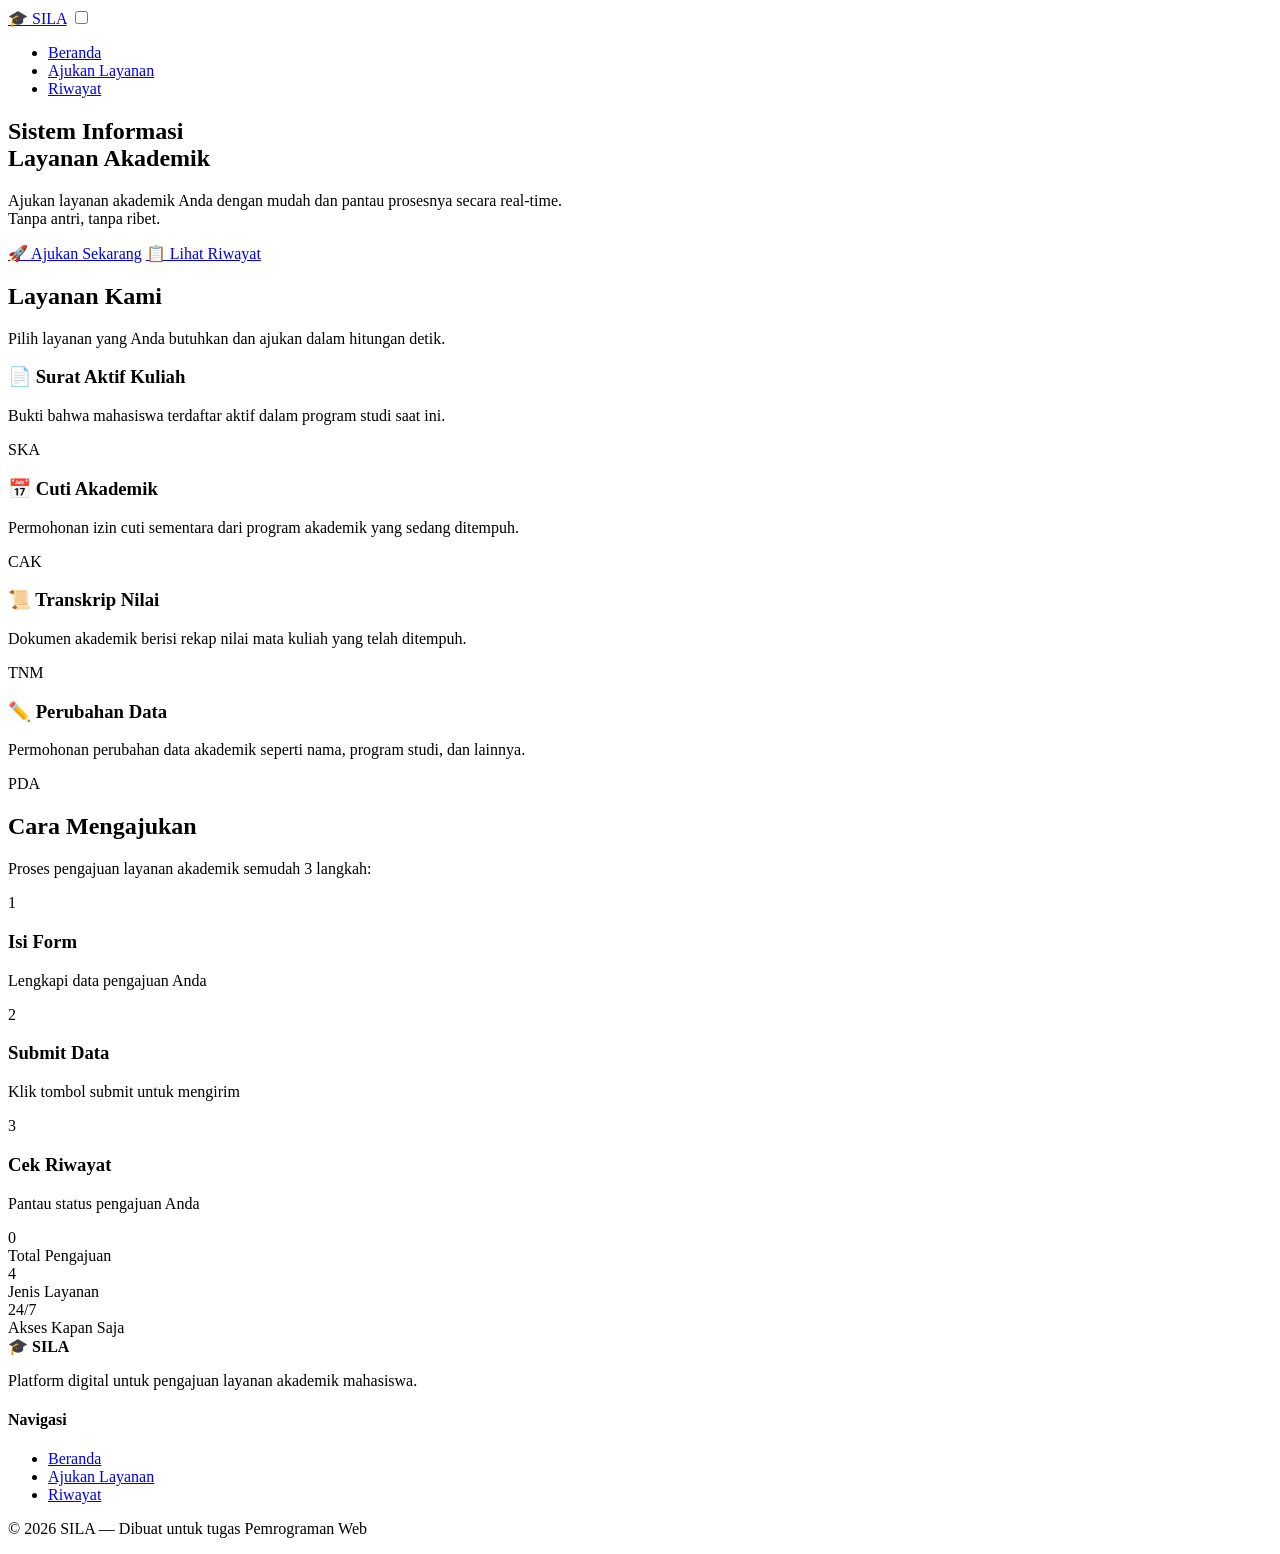
==== index.html @ 0d729d4a "setup Awal : menambahkan file HTML dan CSS" ====
<!DOCTYPE html>
<html lang="id">

<head>
    <meta charset="UTF-8">
    <meta name="viewport" content="width=device-width, initial-scale=1.0">
    <title>SILA — Sistem Informasi Layanan Akademik</title>
    <link rel="preconnect" href="https://fonts.googleapis.com">
    <link rel="preconnect" href="https://fonts.gstatic.com" crossorigin>
    <link href="https://fonts.googleapis.com/css2?family=Inter:wght@400;600;700&display=swap" rel="stylesheet">
    <link rel="stylesheet" href="css/style.css">
</head>

<body>

    <!-- HEADER & NAVIGASI -->
    <header class="navbar">
        <div class="container navbar-inner">
            <a href="index.html" class="logo">🎓 SILA</a>
            <input type="checkbox" id="navToggle" class="nav-toggle">
            <label for="navToggle" class="hamburger">
                <span></span>
                <span></span>
                <span></span>
            </label>
            <nav>
                <ul class="nav-menu">
                    <li><a href="index.html" class="active">Beranda</a></li>
                    <li><a href="layanan.html">Ajukan Layanan</a></li>
                    <li><a href="riwayat.html">Riwayat</a></li>
                </ul>
            </nav>
        </div>
    </header>

    <main>

        <!-- Hero -->
        <section class="hero">
            <div class="container">
                <h1>Sistem Informasi<br>Layanan Akademik</h1>
                <p>Ajukan layanan akademik Anda dengan mudah dan pantau prosesnya secara real-time.<br>Tanpa antri,
                    tanpa ribet.</p>
                <div class="hero-buttons">
                    <a href="layanan.html" class="btn btn-primary">🚀 Ajukan Sekarang</a>
                    <a href="riwayat.html" class="btn btn-outline">📋 Lihat Riwayat</a>
                </div>
            </div>
        </section>

        <!-- Daftar Layanan -->
        <section class="section">
            <div class="container">
                <h2>Layanan Kami</h2>
                <p class="section-desc">Pilih layanan yang Anda butuhkan dan ajukan dalam hitungan detik.</p>
                <div class="cards-grid">
                    <article class="card">
                        <h3>📄 Surat Aktif Kuliah</h3>
                        <p>Bukti bahwa mahasiswa terdaftar aktif dalam program studi saat ini.</p>
                        <span class="card-code">SKA</span>
                    </article>
                    <article class="card">
                        <h3>📅 Cuti Akademik</h3>
                        <p>Permohonan izin cuti sementara dari program akademik yang sedang ditempuh.</p>
                        <span class="card-code">CAK</span>
                    </article>
                    <article class="card">
                        <h3>📜 Transkrip Nilai</h3>
                        <p>Dokumen akademik berisi rekap nilai mata kuliah yang telah ditempuh.</p>
                        <span class="card-code">TNM</span>
                    </article>
                    <article class="card">
                        <h3>✏️ Perubahan Data</h3>
                        <p>Permohonan perubahan data akademik seperti nama, program studi, dan lainnya.</p>
                        <span class="card-code">PDA</span>
                    </article>
                </div>
            </div>
        </section>

        <!-- Cara Mengajukan -->
        <section class="section">
            <div class="container">
                <h2>Cara Mengajukan</h2>
                <p class="section-desc">Proses pengajuan layanan akademik semudah 3 langkah:</p>
                <div class="steps-grid">
                    <div class="step">
                        <div class="step-number">1</div>
                        <h3>Isi Form</h3>
                        <p>Lengkapi data pengajuan Anda</p>
                    </div>
                    <div class="step">
                        <div class="step-number">2</div>
                        <h3>Submit Data</h3>
                        <p>Klik tombol submit untuk mengirim</p>
                    </div>
                    <div class="step">
                        <div class="step-number">3</div>
                        <h3>Cek Riwayat</h3>
                        <p>Pantau status pengajuan Anda</p>
                    </div>
                </div>
            </div>
        </section>

        <!-- Statistik -->
        <section class="section">
            <div class="container">
                <div class="stats-grid">
                    <div class="stat">
                        <div class="stat-number">0</div>
                        <div class="stat-label">Total Pengajuan</div>
                    </div>
                    <div class="stat">
                        <div class="stat-number">4</div>
                        <div class="stat-label">Jenis Layanan</div>
                    </div>
                    <div class="stat">
                        <div class="stat-number">24/7</div>
                        <div class="stat-label">Akses Kapan Saja</div>
                    </div>
                </div>
            </div>
        </section>

    </main>

    <!-- FOOTER -->
    <footer class="footer">
        <div class="container footer-inner">
            <div>
                <strong>🎓 SILA</strong>
                <p>Platform digital untuk pengajuan layanan akademik mahasiswa.</p>
            </div>
            <div class="footer-nav">
                <h4>Navigasi</h4>
                <ul>
                    <li><a href="index.html">Beranda</a></li>
                    <li><a href="layanan.html">Ajukan Layanan</a></li>
                    <li><a href="riwayat.html">Riwayat</a></li>
                </ul>
            </div>
        </div>
        <div class="footer-bottom">
            <div class="container">
                <p>&copy; 2026 SILA — Dibuat untuk tugas Pemrograman Web</p>
            </div>
        </div>
    </footer>

</body>

</html>
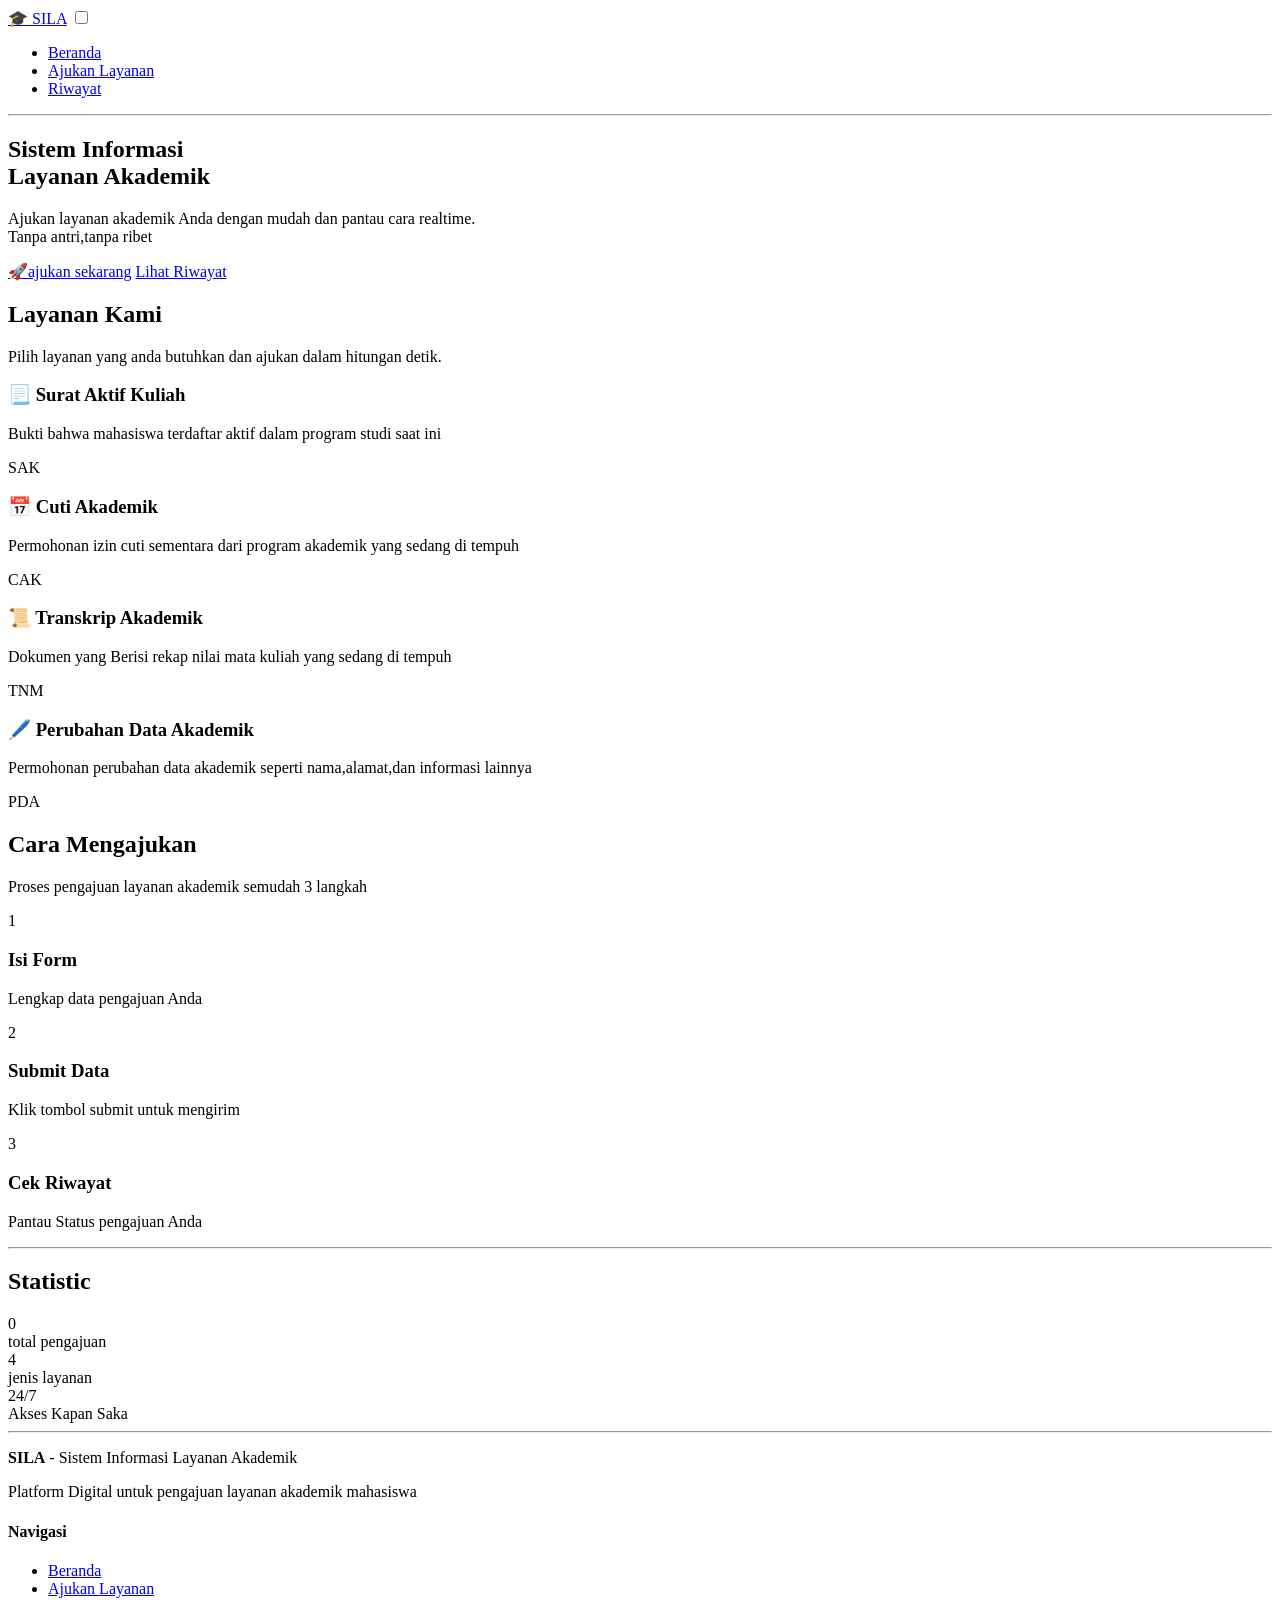
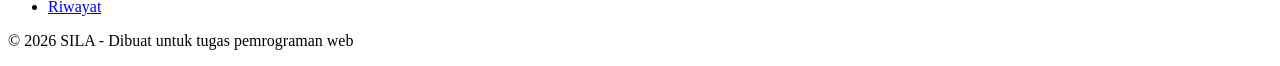
==== commit afee5232: "M10" ====
--- a/index.html
+++ b/index.html
@@ -1,137 +1,143 @@
 <!DOCTYPE html>
-<html lang="id">
-
+<html lang="en">
 <head>
     <meta charset="UTF-8">
     <meta name="viewport" content="width=device-width, initial-scale=1.0">
-    <title>SILA — Sistem Informasi Layanan Akademik</title>
+    <title>SILA - Sistem Informasi Layanan Akademik</title>
+    <link rel="stylesheet" href="style 1.css">
     <link rel="preconnect" href="https://fonts.googleapis.com">
     <link rel="preconnect" href="https://fonts.gstatic.com" crossorigin>
-    <link href="https://fonts.googleapis.com/css2?family=Inter:wght@400;600;700&display=swap" rel="stylesheet">
-    <link rel="stylesheet" href="css/style.css">
+    <link href="https://fonts.googleapis.com/css2?family=Inter:ital,opsz,wght@0,14..32,100..900;1,14..32,100..900&display=swap" rel="stylesheet">
 </head>
-
 <body>
-
-    <!-- HEADER & NAVIGASI -->
-    <header class="navbar">
+    <!-- Awal Header -->
+     <header class="navbar">
         <div class="container navbar-inner">
             <a href="index.html" class="logo">🎓 SILA</a>
             <input type="checkbox" id="navToggle" class="nav-toggle">
-            <label for="navToggle" class="hamburger">
+            <label for="navToggle" class="navToggleMenu">
                 <span></span>
                 <span></span>
                 <span></span>
             </label>
             <nav>
                 <ul class="nav-menu">
-                    <li><a href="index.html" class="active">Beranda</a></li>
+                    <li><a href="index.html"class='active'>Beranda</a></li>
                     <li><a href="layanan.html">Ajukan Layanan</a></li>
                     <li><a href="riwayat.html">Riwayat</a></li>
                 </ul>
             </nav>
         </div>
-    </header>
+        
+     </header>
+     <hr>
+     <!-- Akhir Header -->
 
-    <main>
-
-        <!-- Hero -->
-        <section class="hero">
+     <!-- Awal Main -->
+      <main>
+        <!-- section 1:Welcome -->
+         <section class="hero">
             <div class="container">
-                <h1>Sistem Informasi<br>Layanan Akademik</h1>
-                <p>Ajukan layanan akademik Anda dengan mudah dan pantau prosesnya secara real-time.<br>Tanpa antri,
-                    tanpa ribet.</p>
-                <div class="hero-buttons">
-                    <a href="layanan.html" class="btn btn-primary">🚀 Ajukan Sekarang</a>
-                    <a href="riwayat.html" class="btn btn-outline">📋 Lihat Riwayat</a>
+                <h1> Sistem Informasi <BR>Layanan Akademik</h1>
+                <p>Ajukan layanan akademik Anda dengan mudah dan pantau cara realtime.<br> Tanpa antri,tanpa ribet</p>
+                <div class="hero-button">
+                    <!-- link cepat -->
+                    <a href="layanan.html" class="btn btn-primary">🚀ajukan sekarang</a>
+                    <a href="riwayat.html" class="btn btn-outline"> Lihat Riwayat </a>
                 </div>
             </div>
-        </section>
+         </section>
 
-        <!-- Daftar Layanan -->
-        <section class="section">
+         <!-- section 2; Daftar Layanan -->
+          <section class="section">
             <div class="container">
-                <h2>Layanan Kami</h2>
-                <p class="section-desc">Pilih layanan yang Anda butuhkan dan ajukan dalam hitungan detik.</p>
-                <div class="cards-grid">
+                <h2> Layanan Kami</h2>
+                <p class="section-desc">Pilih layanan yang anda butuhkan dan ajukan dalam hitungan detik.</p>
+                <div class="grid-cards">
                     <article class="card">
-                        <h3>📄 Surat Aktif Kuliah</h3>
-                        <p>Bukti bahwa mahasiswa terdaftar aktif dalam program studi saat ini.</p>
-                        <span class="card-code">SKA</span>
+                        <h3>📃 Surat Aktif Kuliah</h3>
+                        <p>Bukti bahwa mahasiswa terdaftar aktif dalam program studi saat ini</p>
+                        <span class="badge">SAK</span>
                     </article>
                     <article class="card">
                         <h3>📅 Cuti Akademik</h3>
-                        <p>Permohonan izin cuti sementara dari program akademik yang sedang ditempuh.</p>
-                        <span class="card-code">CAK</span>
+                        <p>Permohonan izin cuti sementara dari program akademik yang sedang di tempuh</p>
+                        <span class="badge">CAK </span>
                     </article>
                     <article class="card">
-                        <h3>📜 Transkrip Nilai</h3>
-                        <p>Dokumen akademik berisi rekap nilai mata kuliah yang telah ditempuh.</p>
-                        <span class="card-code">TNM</span>
+                        <h3>📜 Transkrip Akademik</h3>
+                        <p>Dokumen yang Berisi rekap nilai mata kuliah yang sedang di tempuh</p>
+                        <span class="badge">TNM </span>
                     </article>
                     <article class="card">
-                        <h3>✏️ Perubahan Data</h3>
-                        <p>Permohonan perubahan data akademik seperti nama, program studi, dan lainnya.</p>
-                        <span class="card-code">PDA</span>
+                        <h3>🖊️ Perubahan Data Akademik</h3>
+                        <p>Permohonan perubahan data akademik seperti nama,alamat,dan informasi lainnya</p>
+                        <span class="badge">PDA </span>
                     </article>
                 </div>
             </div>
-        </section>
+         </section>
+         <!-- akhir section 2 -->
 
-        <!-- Cara Mengajukan -->
-        <section class="section">
+        <!-- section 3:Cara mengajukan -->
+         <section class="section">
             <div class="container">
                 <h2>Cara Mengajukan</h2>
-                <p class="section-desc">Proses pengajuan layanan akademik semudah 3 langkah:</p>
-                <div class="steps-grid">
+                <p class="section-desc">Proses pengajuan layanan akademik semudah 3 langkah</p>
+                <div class="grid-step">
                     <div class="step">
-                        <div class="step-number">1</div>
+                        <div class="number">1</div>
                         <h3>Isi Form</h3>
-                        <p>Lengkapi data pengajuan Anda</p>
+                        <p>Lengkap data pengajuan Anda</p>
                     </div>
                     <div class="step">
-                        <div class="step-number">2</div>
+                        <div class="number">2</div>
                         <h3>Submit Data</h3>
                         <p>Klik tombol submit untuk mengirim</p>
                     </div>
                     <div class="step">
-                        <div class="step-number">3</div>
+                        <div class="number">3</div>
                         <h3>Cek Riwayat</h3>
-                        <p>Pantau status pengajuan Anda</p>
+                        <p>Pantau Status pengajuan Anda</p>
+                    </div>
+                </div>
+               
+            </div>
+         </section>
+         <hr>
+
+         <!-- Section 4: Statistik -->
+          <!-- Section 4: Statistik -->
+           <section class="section">
+            <div class="container">
+                <h2>Statistic</h2>
+                <div class="statistik-grid">
+                    <div class="statistik">
+                        <div class="statistik-number">0</div>
+                        <div class="statistik-label">total pengajuan</div>
+                    </div>
+                    <div class="statistik">
+                        <div class="statistik-number">4</div>
+                        <div class="statistik-label">jenis layanan</div>
+                    </div>
+                    <div class="statistik">
+                        <div class="statistik-number">24/7</div>
+                        <div class="statistik-label">Akses Kapan Saka</div>
                     </div>
                 </div>
             </div>
         </section>
+    </main>
+    <hr>  
 
-        <!-- Statistik -->
-        <section class="section">
-            <div class="container">
-                <div class="stats-grid">
-                    <div class="stat">
-                        <div class="stat-number">0</div>
-                        <div class="stat-label">Total Pengajuan</div>
-                    </div>
-                    <div class="stat">
-                        <div class="stat-number">4</div>
-                        <div class="stat-label">Jenis Layanan</div>
-                    </div>
-                    <div class="stat">
-                        <div class="stat-number">24/7</div>
-                        <div class="stat-label">Akses Kapan Saja</div>
-                    </div>
-                </div>
-            </div>
-        </section>
+      </main>
+      <!-- akhir Main -->
 
-    </main>
-
-    <!-- FOOTER -->
-    <footer class="footer">
-        <div class="container footer-inner">
-            <div>
-                <strong>🎓 SILA</strong>
-                <p>Platform digital untuk pengajuan layanan akademik mahasiswa.</p>
-            </div>
+      <!-- awal footer -->
+      <footer>
+        <p><b>SILA</b> - Sistem Informasi Layanan Akademik</p>
+        <p>Platform Digital untuk pengajuan layanan akademik mahasiswa</p>
+        <p>
             <div class="footer-nav">
                 <h4>Navigasi</h4>
                 <ul>
@@ -140,14 +146,14 @@
                     <li><a href="riwayat.html">Riwayat</a></li>
                 </ul>
             </div>
-        </div>
-        <div class="footer-bottom">
-            <div class="container">
-                <p>&copy; 2026 SILA — Dibuat untuk tugas Pemrograman Web</p>
-            </div>
-        </div>
-    </footer>
+        </p>
+        <p>&copy; 2026 SILA - Dibuat untuk tugas pemrograman web</em></p>
+      </footer>
+      <!--akhir footer -->
+      
+    
 
+
+    
 </body>
-
 </html>
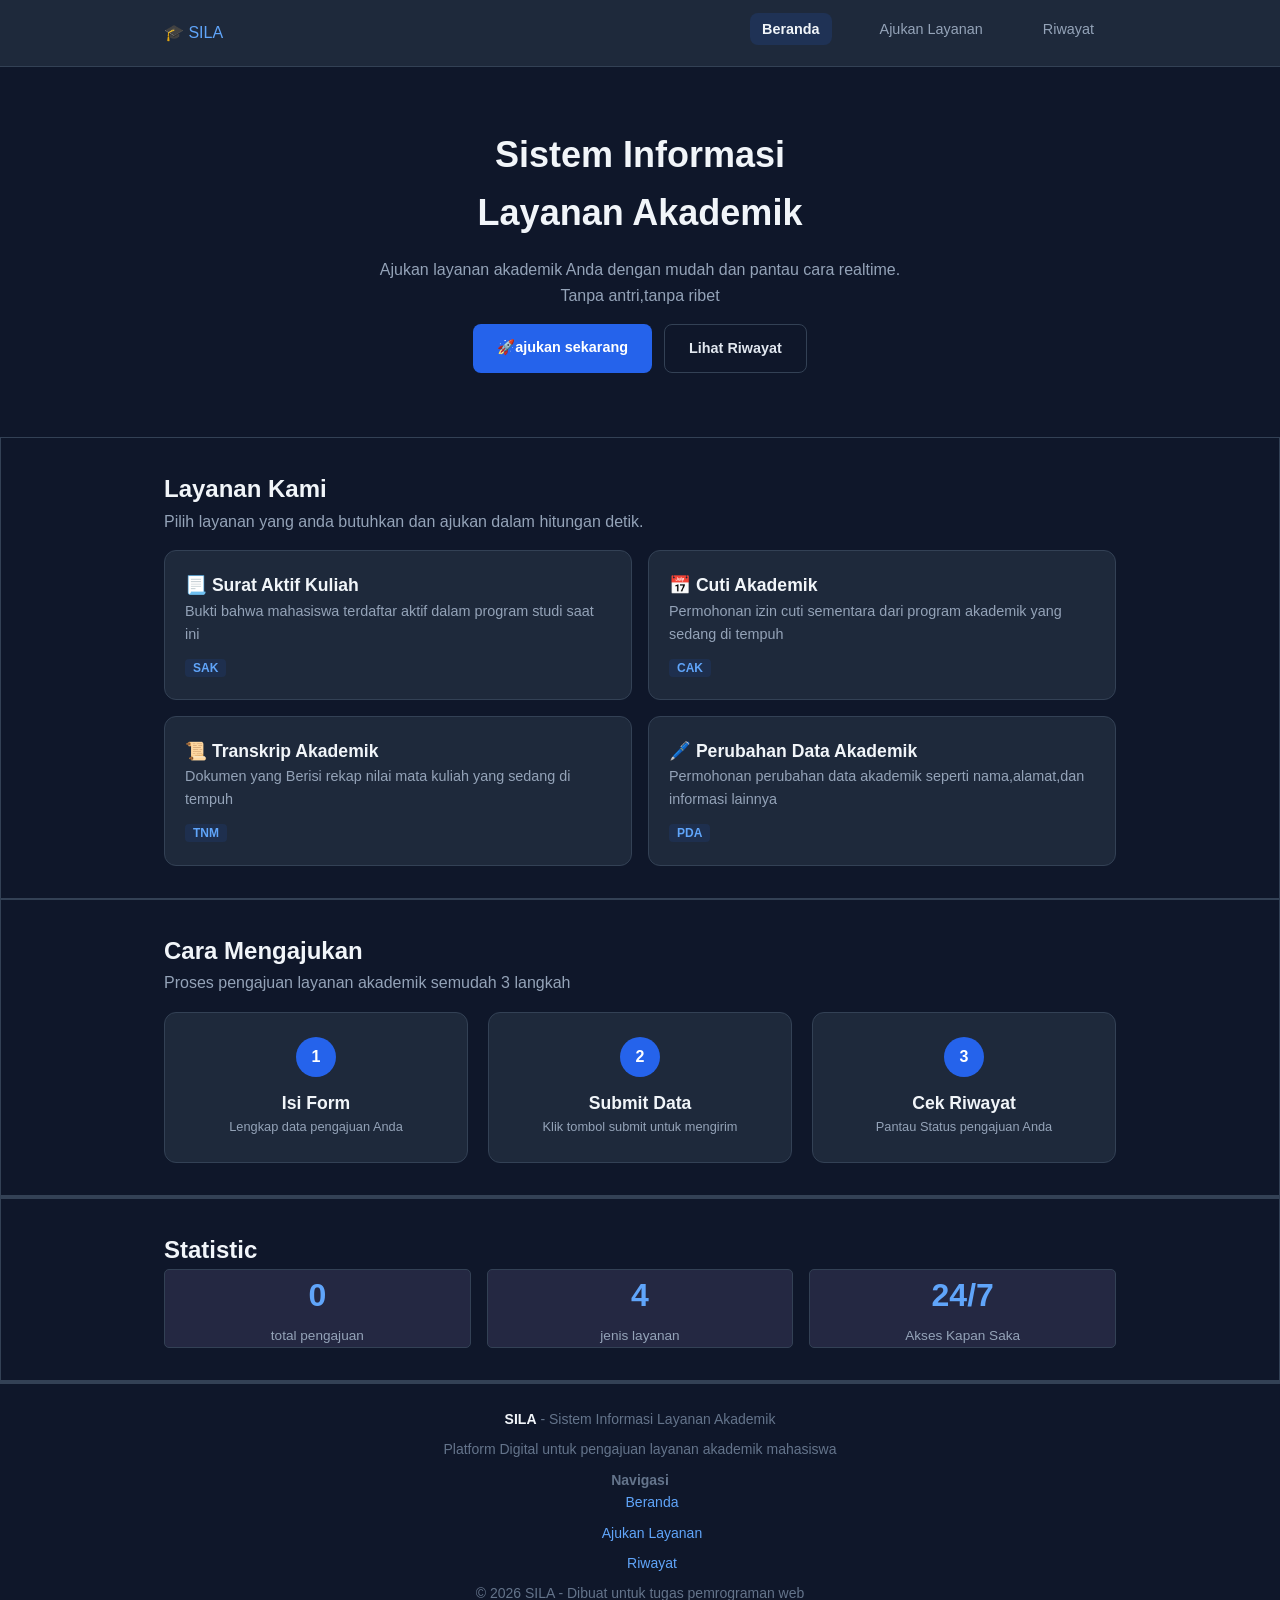
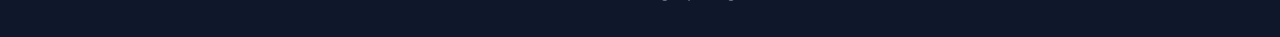
==== commit 37d420a0: "M10 :FORM (2)" ====
--- a/index.html
+++ b/index.html
@@ -4,7 +4,7 @@
     <meta charset="UTF-8">
     <meta name="viewport" content="width=device-width, initial-scale=1.0">
     <title>SILA - Sistem Informasi Layanan Akademik</title>
-    <link rel="stylesheet" href="style 1.css">
+    <link rel="stylesheet" href="style.css">
     <link rel="preconnect" href="https://fonts.googleapis.com">
     <link rel="preconnect" href="https://fonts.gstatic.com" crossorigin>
     <link href="https://fonts.googleapis.com/css2?family=Inter:ital,opsz,wght@0,14..32,100..900;1,14..32,100..900&display=swap" rel="stylesheet">
--- a/style.css
+++ b/style.css
@@ -0,0 +1,711 @@
+/* pertemuan 1 */
+
+/* reset dasar = menyamakan format default (lebar setiapp elemen sama)*/
+* {
+    margin: 0;
+    padding: 0;
+    box-sizing: border-box;
+
+}
+
+body{
+    background-color: #0f172A;
+    color: #e2e8f0;
+    padding-top: 60px;
+    /* supaya konten tidak menutupi konten di bawah */
+    
+}
+
+/* mengatur sub judul dan judul */
+h1,h2,h3{
+    color: #f1f5f9;
+}
+
+/* Tautan/Link: warna Biru netral dan menghilangkan garis bawaan  */
+a{
+    color: #60a5fa;
+    text-decoration: none;
+}
+
+/* hover --> saat link di arahkan ke kursor warna tulisan berubah  */
+a:hover {
+    color: #93c5fd;
+}
+
+/* garis pemisah (hr) menghilangkan borderb bawaan hr,lalu menggantinya dengan garis tipis bagian atas saja */
+hr{
+    border: none;
+    border: 1px solid #334155;
+    
+}
+
+
+/* Pertemuan 4 CSS lanjutan */
+body{
+    font-family: 'Inter',sans-serif;
+    line-height: 1.6;
+
+}
+/* ukuran dan ketebalan font untuk tiap level heading 
+rem = relatif 1 rem = 16px*/
+h1{
+    font-size: 2rem;
+    /* 2 rem = 32px */
+    font-weight: 800;
+}
+h2{
+    font-size: 1.5rem;
+    /* 1.5 rem = 24px */
+    font-weight: 700;
+}
+
+h3{
+    font-size: 1.1rem;
+    /* 1.1 rem = 17.6px */
+    font-weight: 600;
+}
+
+
+
+/* Margin: menambah ruang di luar boorder
+Padding: menambah ruang di dalam border */
+
+header{
+    padding: 24px;
+    /* ruang didalam header */
+    border-bottom: 1px solid #334155;
+
+    
+}
+
+/* Teks sub-judul berwarna abu */
+.subtitle{
+    color: #94a3b8;
+    font-size: 0.875rem;
+    margin-bottom: 12px;
+}
+
+/* jarak antar link */
+nav a{
+    margin-right: 10px;
+}
+
+nav a.active{
+    color: #f1f5f9;
+    font-weight: 600;
+}
+
+/* M04 */
+/* hero */
+.hero{
+    padding: 48px 24px;
+    text-align: center;
+}
+.hero h2{
+    margin-bottom: 12px;
+    font-size: 1.75rem;
+}
+
+.hero p{
+    color: #94a3b8;
+    margin-bottom: 16px;
+}
+
+/* section:blok konten dengan garis pemisah */
+.section {
+    padding: 32px 24px;
+    border: 1px solid #334155;
+    
+
+}
+
+.section-desc {
+    color: #94a3b8;
+    margin-bottom: 16px;
+}
+
+
+.card{
+    background-color: #1e293b; 
+    border: 1px solid #334155; 
+    border-radius: 12px; 
+    padding: 20px; 
+    
+}
+
+.card p {
+    color: #94a3b8;
+    font-size: 0.9rem;
+    margin-bottom: 8px;
+}
+
+/* List Daftar */
+/* Padding Left = memberi ruang untuk bullet/number */
+
+ul,ol {
+    padding-left: 24px;
+}
+
+/* membuat warna tulisan menjadi soba abu */
+li {
+    margin-bottom: 8px;
+    color: #94a3b8;
+}
+
+/* membuat warna item yang BOLD/Tebal menjadi  lebih terang */
+li strong,b,span {
+    color: #f1f5f9;
+}
+
+/* footer */
+footer {
+    padding: 24px;
+    border-top: 1px solid #334155;
+    text-align: center;
+    font-size: 0.875rem;
+    color: #64748b;
+}
+
+footer p {
+    margin-bottom: 8px;
+}
+
+
+
+/* M05 Page Layout */
+.container{
+    max-width: 1000px;
+    margin: 0 auto;
+    /* tengah horizontal */
+    padding: 0 24px;
+}
+
+
+
+/* Navbar */
+.navbar{
+    background-color: #1e293b;
+    border-bottom: 1px solid #334155;
+    padding: 16px 0;
+    position: fixed;
+    /* menempel di layar atas */
+    width: 100%;
+    left: 0;
+    top: 0;
+    z-index: 1000;
+    /* memastikan selalu berada di paling atas lapisan */
+ 
+}
+
+.body{
+    font-size: 1.35rem;
+    font-weight: 700;
+    color: #fff;
+}
+
+
+
+.navbar-inner{
+    display: flex;
+    /* mwmbuat flexbox */
+    justify-content: space-between; 
+    /* memberikan jarak berjauhan */
+    align-items: center;
+
+}
+
+nav a{
+    margin-left: 16px;
+    color: #94a3b8;
+    font-size: 0.9rem;
+}
+
+nav a:hover,nav a.active{
+    color: #f1f5f9;
+}
+
+
+/* Hero section */
+.hero{
+    padding: 64px 0;
+    text-align: center;
+}
+
+.hero h1{
+    font-size: 2.25rem;
+    margin-bottom: 16px;
+}
+
+
+/* Hero Button(tombol) */
+.hero-button{
+    display: flex;
+    justify-content: center;
+    /* jarak antar tombol */
+    gap: 12px;
+    
+
+}
+
+.btn{
+    display: inline-block;
+    padding: 12px 24px;
+    border-radius: 8px;
+    font-size: 0.9rem;
+    font-weight: 600;
+}
+
+.btn-primary{
+    background-color: #2563eb;
+    color: #fff;
+
+}
+
+.btn-outline{
+    border: 1px solid #334155;
+    color: #e2e8f0;
+}
+
+
+
+/* Section Layanan  */
+
+.grid-cards {
+    display: grid;
+    /* aktifkan grid */
+    grid-template-columns: 1fr 1fr;
+    gap: 16px;
+    margin-top: 14px;
+}
+
+.badge{
+    font-size: 0.75rem;
+    font-weight: 600;
+    color: #60a5fa;
+    background-color: rgba(37, 99, 245, 0.1);
+    padding:2px 8px ;
+    border-radius: 4px;
+}
+
+
+
+
+
+/* step section */
+.grid-step {
+    display: flex;
+    gap: 20px;
+    margin-top: 16px;
+
+}
+
+.step{
+    flex: 1;
+    /* membuat ukuran/lebar sama rata */
+    text-align: center;
+    background-color: #1e293b;
+    border: 1px solid #334155;
+    border-radius: 12px;
+    padding: 24px 16px;
+}
+
+.number{
+    width: 40px; 
+    height: 40px; 
+    background-color: #2563eb; 
+    color: #fff; 
+    border-radius: 50%; 
+    display: flex; 
+    align-items: center; 
+    justify-content: center; 
+    font-weight: 700; 
+    margin: 0 auto 12px; 
+}
+
+
+.step p{
+   color:  #94a3b8;
+   font-size: 0.80rem;
+}
+ 
+.statistik-grid{
+   display: flex;
+   gap: 16px;
+ 
+}
+.statistik{
+   flex: 1;
+   text-align: center;
+   justify-content: center;
+   background-color: #242842;
+   border: 1px solid #334155;
+   border-radius: 5px;
+}
+.statistik-number{
+   font-size: 2rem;
+   font-weight: 700;
+   color: #60a5fa;
+}
+.statistik-label{
+   color: #94a3b8;
+   font-size: 0.85rem;
+   margin-top: 4px;
+}
+
+
+
+
+/* struktur dan navigasi */
+
+
+.nav-menu{
+    list-style: none;
+    /* menghilangkan bullet */
+    display: flex;
+    /* membuat sejajar satu baris */
+    gap: 10px;
+    /* jarak antar menu */
+}
+
+
+
+/* tampilan link setiap menu */
+.nav-menu li a{
+    font-size: 0.9rem;
+    padding: 8px 12px;
+    border-radius: 8px;
+    color: #94a3b8;
+
+}
+
+.nav-menu li a.active{
+    color: #f1f5f9;
+    font-weight: 600;
+    background-color: rgba(37, 99, 235, 0.15);
+}
+
+
+/* menu hover(diarahkan kursor) */
+.nav-menu li a:hover{
+    color: #f1f5f9;
+    background-color: rgba(225, 225, 225, 0.05);
+}
+
+
+
+
+/* Nav Footer */
+.footer-nav ul{
+    list-style: none;
+    /* hapus bullet */
+
+
+}
+
+
+
+/*Menu Toggle Hamburger style */
+/* checkbox di sembunyikan */
+.nav-toggle { 
+    display: none; 
+} 
+ 
+.hamburger { 
+    display: none; 
+    flex-direction: column; 
+    gap: 5px; 
+    cursor: pointer; 
+    padding: 4px; 
+} 
+ 
+.hamburger span { 
+    display: block; 
+    width: 24px; 
+    height: 3px; 
+    background-color: #f1f5f9; 
+    border-radius: 2px; 
+}
+@media (max-width: 768px) { 
+    .navbar-inner { 
+        flex-wrap: wrap; 
+    } 
+ 
+    .hamburger { 
+        display: flex; 
+    } 
+ 
+    nav { 
+        width: 100%; 
+        order: 3; 
+    } 
+ 
+    .nav-menu { 
+        display: none; 
+        flex-direction: column;
+         gap: 0;
+         width: 100%; 
+padding: 8px 0; 
+border-top: 1px solid #334155; 
+margin-top: 12px; 
+} 
+.nav-menu li a { 
+display: block; 
+padding: 10px 0; 
+border-radius: 0; 
+} 
+
+.nav-toggle:checked~nav .nav-menu { 
+display: flex; 
+} 
+}
+
+    
+/* media querry: Tampilan Mobile */
+/* Max width: <=768px */
+/* - ikon toggle muncul */
+/* - menu berubah menjadi vertikal */
+/* - tersembunyi, muncul ketika saat di centak/klik menu togglenya */
+
+
+/* MEDIA QUERY & RESPOSIF SILA */
+
+/* Tablet & Mobile */
+
+@media (max-width: 768px) {
+    .navbar-inner { 
+        flex-wrap: wrap; 
+    } 
+ 
+    .hamburger { 
+        display: flex; 
+    } 
+ 
+    nav { 
+        width: 100%; 
+        order: 3; 
+    } 
+ 
+    .nav-menu { 
+        display: none; 
+        flex-direction: column; 
+        gap: 0; 
+        width: 100%; 
+        padding: 8px 0; 
+        border-top: 1px solid #334155; 
+        margin-top: 12px; 
+    } 
+ 
+    .nav-menu li a { 
+        display: block; 
+        padding: 10px 0; 
+        border-radius: 0; 
+    } 
+ 
+    .nav-toggle:checked ~ nav .nav-menu { 
+        display: flex; 
+    } 
+ 
+    .nav-menu { 
+        gap: 4px; 
+    }
+    .hero h1{
+        font-size: 1.5rem;
+    }
+    
+    .hero-buttons { 
+        flex-direction: column; 
+        align-items: center; 
+    } 
+ 
+    .cards-grid { 
+        grid-template-columns: 1fr; 
+    } 
+ 
+    .steps-grid { 
+        flex-direction: column; 
+    } 
+ 
+    .stats-grid { 
+        flex-direction: column; 
+    } 
+ 
+    .footer-inner { 
+        grid-template-columns: 1fr; 
+        gap: 24px; 
+    }
+ }
+
+/* SMALL MOBILE */
+@media (max-width: 480px) { 
+    .hero h1 {
+        font-size: 1.25rem;
+    } 
+ 
+    .btn { 
+        width: 100%;
+      text-align: center; 
+    }
+}
+
+.btn {
+    display: inline-block;
+    padding: 12px 24px;
+    border-radius: 8px;
+    font-size: 0.9rem;
+    font-weight: 600;
+    transition: background-color 0.3s, color 0.3s, transform 0.2s;
+}
+
+.card { 
+    background-color: #1e293b; 
+    border: 1px solid #334155; 
+    border-radius: 12px; 
+    padding: 20px; 
+    transition: border-color 0.3s, transform 0.2s; 
+} 
+ 
+.card:hover { 
+    border-color: #475569; 
+    transform: translateY(-2px);
+}
+
+/* animasi */
+@keyframes fadeIn {
+    from {
+        opacity: 0;
+        transform: translateY(20px);
+    }
+    to {
+        opacity: 1;
+        transform: translateY(0);
+    }
+}
+
+.hero {
+    animation: fadeIn 0.6s ease;
+}
+
+/* FORM - SILA */
+
+.form-card {
+    max-width: 640px;
+    margin: 0 auto;
+}
+
+fieldset {
+    border: 1px solid #334155;
+    border-radius: 12px;
+    padding: 24px;
+    background-color: #1e293b;
+}
+
+legend {
+    font-size: 1.1rem;
+    font-weight: 600;
+    color: #f1f5f9;
+    padding: 0 8px;
+}
+
+.form-group {
+    margin-bottom: 16px;
+}
+.form-group label {
+    display: block;
+    font-size: 0.875rem;
+    font-weight: 600;
+    color: #e2e8f0;
+    margin-bottom: 6px;
+}
+
+/* M10 */
+
+.form-card {
+    max-width: 640px;
+    margin: 0 auto;
+}
+
+fieldset {
+    border: 1px solid #334155;
+    border-radius: 12px;
+    padding: 24px;
+    background-color: #1e293b;
+}
+
+legend {
+    font-size: 1.1rem;
+    font-weight: 600;
+    color: #f1f5f9;
+    padding: 0 8px;
+}
+
+.form-group {
+    margin-bottom: 16px;
+}
+
+.form-group label {
+    display: block;
+    font-size: 0.875rem;
+    font-weight: 600;
+    color: #e2e8f0;
+    margin-bottom: 6px;
+}
+
+.form-group input,
+.form-group select,
+.form-group textarea {
+    width: 100%;
+    padding: 10px 14px;
+    background-color: #0f172a;
+    border: 1px solid #334155;
+    border-radius: 8px;
+    color: #e2e8f0;
+    font-family: inherit;
+    font-size: 0.9rem;
+    outline: none;
+    transition: border-color 0.3s;
+
+}
+
+.form-group input :focus,
+.form-group select :focus,
+.form-group textarea :focus {
+    border-color: #2563eb;
+}
+
+.form-group input::placeholder,
+.form-group textarea::placeholder {
+    color:#64748b;
+}
+
+.form-group select {
+    cursor: pointer;
+}
+
+.form-group textarea {
+    resize: vertical;
+    min-height: 80px;
+
+}
+
+.form-row {
+    display: grid;
+    grid-template-columns: 1fr 1fr;
+    gap: 16px;
+}
+
+.form-actions {
+    display: flex;
+    gap: 12px;
+    margin-top: 24px;
+}
+
+.form-actions .btn {
+    cursor: pointer;
+    border: none;
+    font-family: inherit;
+}
+
+.form-actions .btn-outline {
+    border: 1px solid #334155;
+    background: none;
+}
